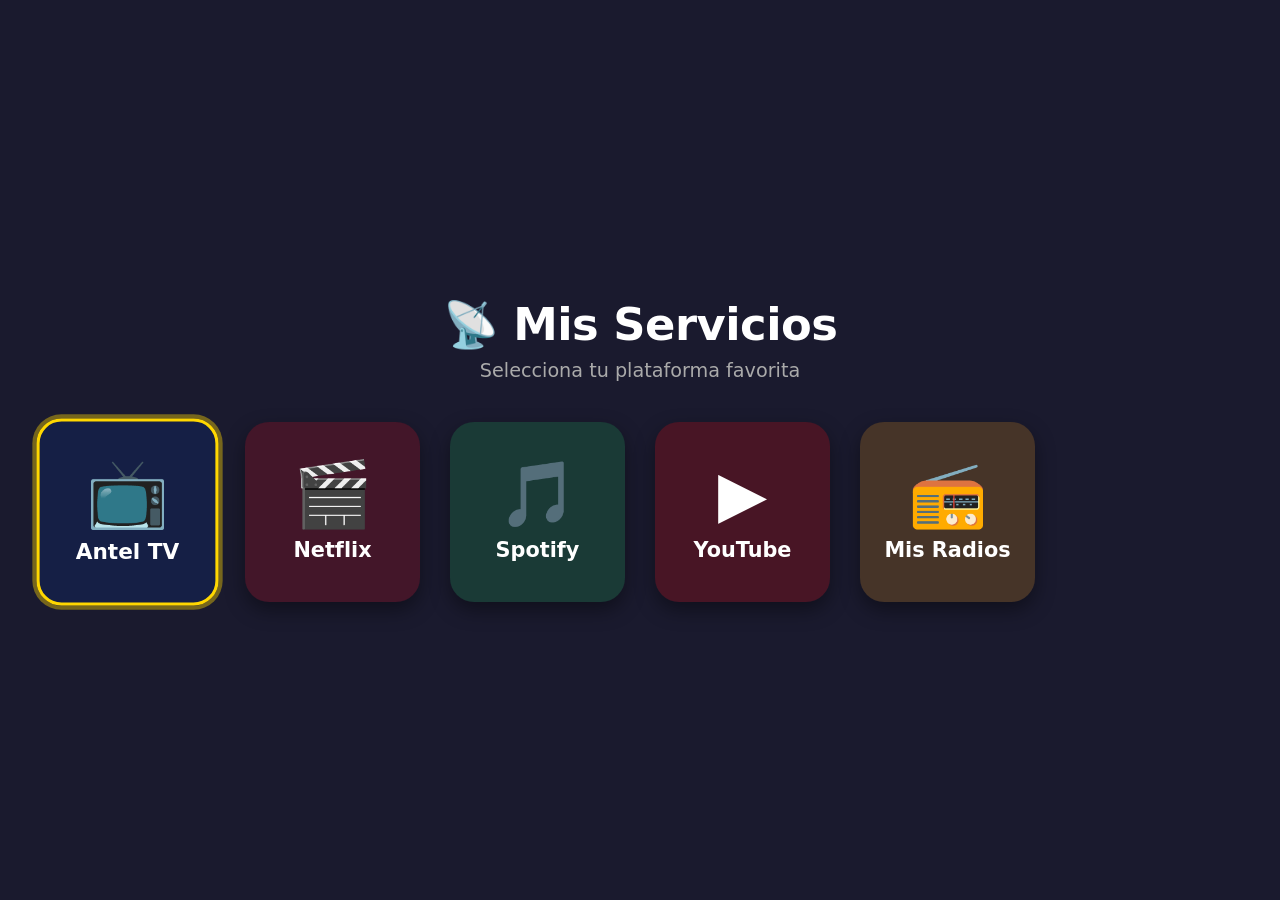
==== index.html @ 675f6a9f "Add files via upload" ====
<!DOCTYPE html>
<html lang="es">
<head>
  <meta charset="UTF-8">
  <meta name="viewport" content="width=device-width, initial-scale=1.0, maximum-scale=1.0, user-scalable=no">
  <title>Streaming Launcher</title>
  <link rel="manifest" href="manifest.json">
  <link rel="icon" type="image/png" sizes="192x192" href="icons/icon-192.png">
  <link rel="apple-touch-icon" href="icons/icon-192.png">
  <link rel="stylesheet" href="css/style.css">
  <meta name="theme-color" content="#1a1a2e">
  <meta name="apple-mobile-web-app-capable" content="yes">
</head>
<body>
  <main id="app">
    <header>
      <h1>📡 Mis Servicios</h1>
      <p>Selecciona tu plataforma favorita</p>
    </header>
    <section id="services-grid" role="grid">
      <!-- Las tarjetas se generan con JavaScript -->
    </section>
  </main>

  <script src="js/services.js"></script>
  <script src="js/main.js"></script>
</body>
</html>
---- css/style.css ----
* {
  margin: 0;
  padding: 0;
  box-sizing: border-box;
}

body {
  background: #1a1a2e;
  font-family: 'Segoe UI', Roboto, system-ui, -apple-system, sans-serif;
  color: #fff;
  min-height: 100vh;
  display: flex;
  justify-content: center;
  align-items: center;
  padding: 20px;
  margin: 0;
}

#app {
  max-width: 1200px;
  width: 100%;
}

header {
  text-align: center;
  margin-bottom: 40px;
}

header h1 {
  font-size: 2.8rem;
  font-weight: 700;
  letter-spacing: -0.5px;
}

header p {
  font-size: 1.2rem;
  color: #aaa;
  margin-top: 8px;
}

#services-grid {
  display: grid;
  grid-template-columns: repeat(auto-fill, minmax(160px, 1fr));
  gap: 30px;
  justify-content: center;
}

.service-card {
  background: #2a2a4a;
  border-radius: 24px;
  padding: 30px 20px;
  text-align: center;
  cursor: pointer;
  transition: transform 0.2s ease, box-shadow 0.2s ease, background 0.2s ease;
  box-shadow: 0 8px 20px rgba(0,0,0,0.4);
  border: 3px solid transparent;
  display: flex;
  flex-direction: column;
  align-items: center;
  justify-content: center;
  min-height: 180px;
  outline: none;
}

.service-card .icon {
  font-size: 4rem;
  line-height: 1;
  margin-bottom: 12px;
}

.service-card .name {
  font-size: 1.3rem;
  font-weight: 600;
  word-break: break-word;
}

.service-card:focus-visible {
  border-color: #ffd700;
  box-shadow: 0 0 0 4px rgba(255, 215, 0, 0.4);
  transform: scale(1.04);
  background: #3a3a5a;
}

.service-card:hover {
  transform: scale(1.03);
  background: #3a3a5a;
}

.service-card:active {
  transform: scale(0.96);
}

.service-card[data-color] {
  background: var(--card-bg, #2a2a4a);
}

@media (max-width: 600px) {
  header h1 { font-size: 2rem; }
  #services-grid {
    grid-template-columns: repeat(auto-fill, minmax(120px, 1fr));
    gap: 16px;
  }
  .service-card {
    min-height: 140px;
    padding: 20px 10px;
  }
  .service-card .icon { font-size: 3rem; }
  .service-card .name { font-size: 1rem; }
}

.service-card {
  -webkit-tap-highlight-color: transparent;
}
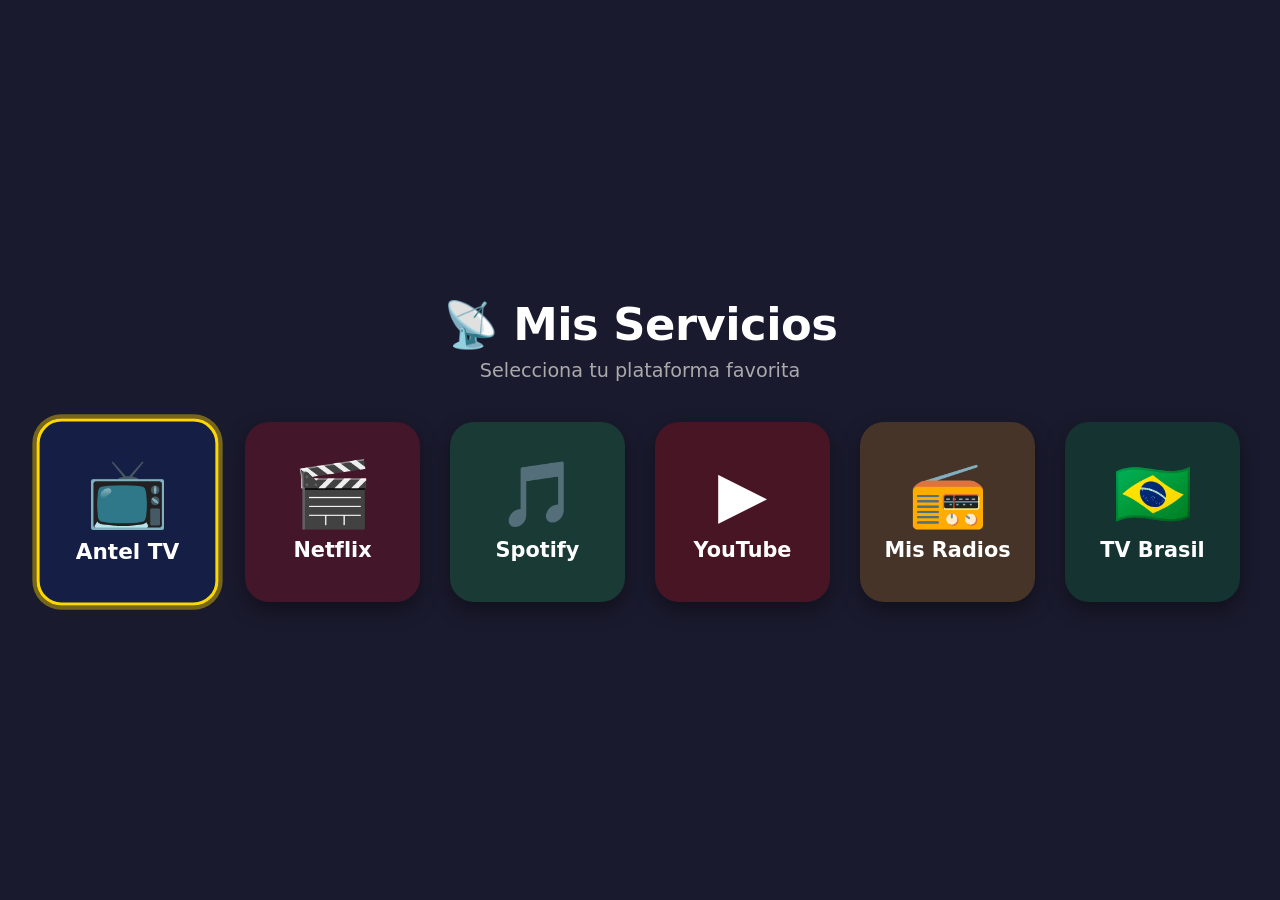
==== commit 1422e52f: "Update index.html" ====
--- a/index.html
+++ b/index.html
@@ -5,8 +5,8 @@
   <meta name="viewport" content="width=device-width, initial-scale=1.0, maximum-scale=1.0, user-scalable=no">
   <title>Streaming Launcher</title>
   <link rel="manifest" href="manifest.json">
-  <link rel="icon" type="image/png" sizes="192x192" href="icons/icon-192.png">
-  <link rel="apple-touch-icon" href="icons/icon-192.png">
+  <link rel="icon" type="image/png" sizes="192x192" href="icon-192.svg">
+  <link rel="apple-touch-icon" href="icon-192.svg">
   <link rel="stylesheet" href="css/style.css">
   <meta name="theme-color" content="#1a1a2e">
   <meta name="apple-mobile-web-app-capable" content="yes">
@@ -21,8 +21,7 @@
       <!-- Las tarjetas se generan con JavaScript -->
     </section>
   </main>
-
   <script src="js/services.js"></script>
   <script src="js/main.js"></script>
 </body>
-</html>+</html>
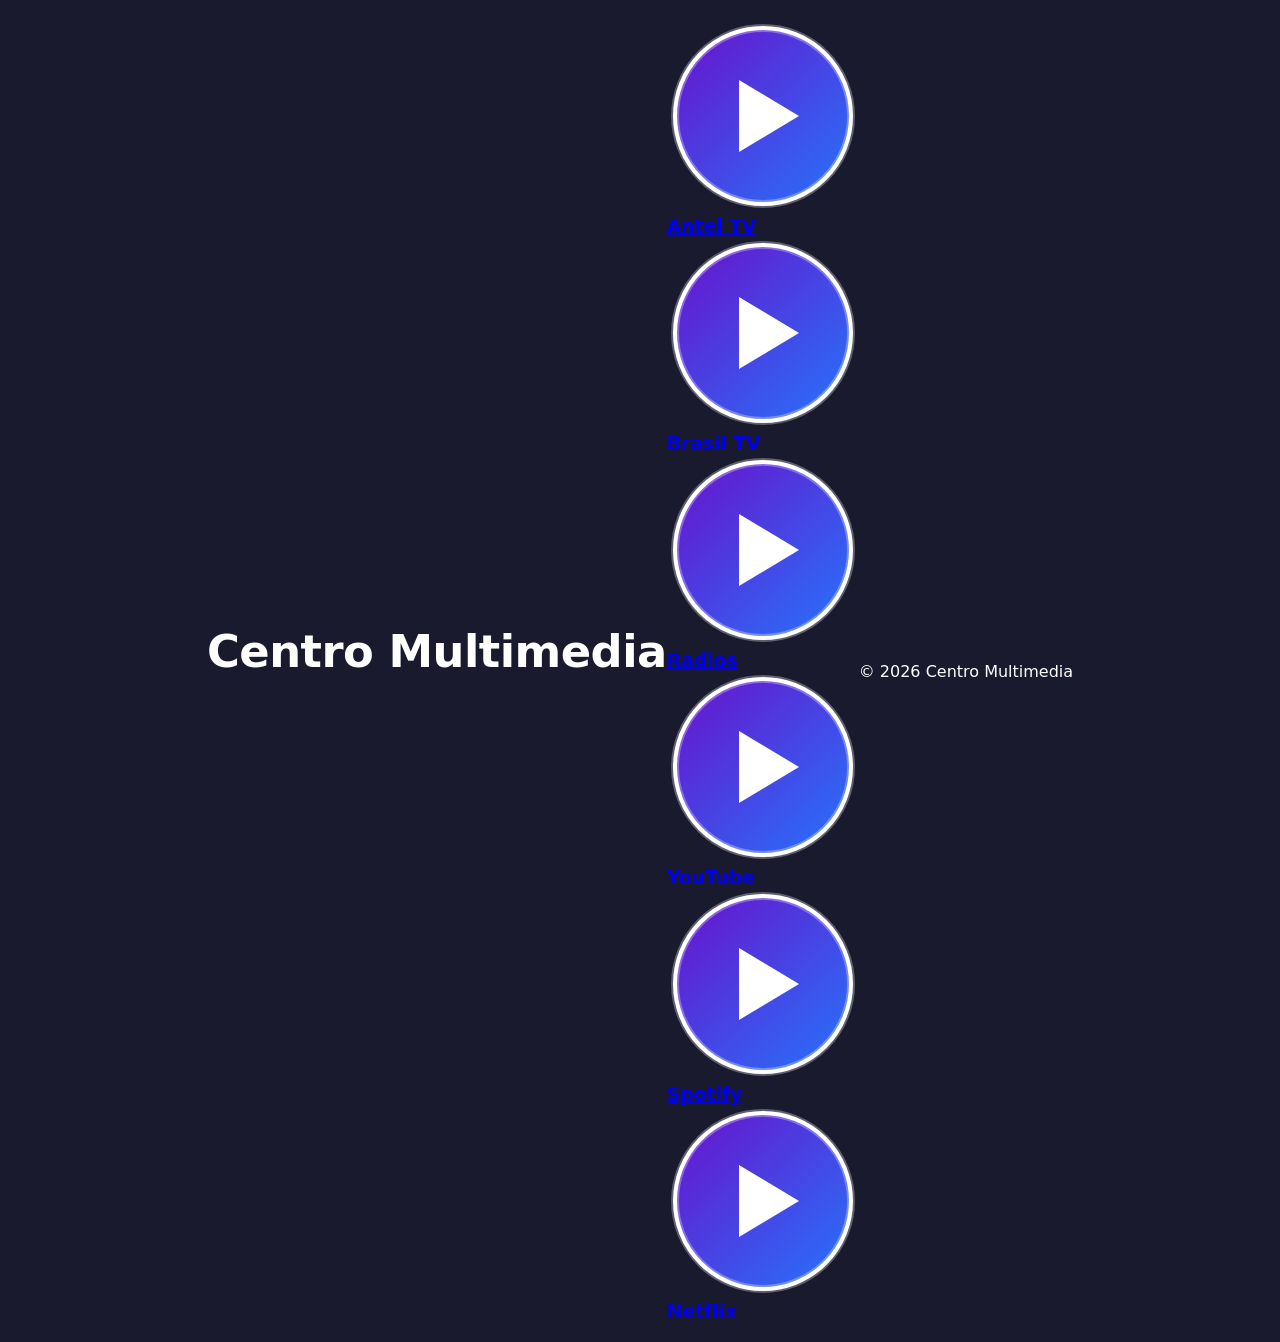
==== commit d86d6efb: "Revise index.html for multimedia center layout" ====
--- a/index.html
+++ b/index.html
@@ -1,27 +1,86 @@
 <!DOCTYPE html>
 <html lang="es">
 <head>
-  <meta charset="UTF-8">
-  <meta name="viewport" content="width=device-width, initial-scale=1.0, maximum-scale=1.0, user-scalable=no">
-  <title>Streaming Launcher</title>
-  <link rel="manifest" href="manifest.json">
-  <link rel="icon" type="image/png" sizes="192x192" href="icon-192.svg">
-  <link rel="apple-touch-icon" href="icon-192.svg">
-  <link rel="stylesheet" href="css/style.css">
-  <meta name="theme-color" content="#1a1a2e">
-  <meta name="apple-mobile-web-app-capable" content="yes">
+    <meta charset="UTF-8">
+    <meta name="viewport" content="width=device-width, initial-scale=1.0">
+    <title>Centro Multimedia</title>
+    <link rel="stylesheet" href="css/style.css">
+    <link rel="manifest" href="manifest.json">
+    <link rel="icon" type="image/svg+xml" href="icons/icon-192.svg">
+    <meta name="theme-color" content="#1a1a1a">
 </head>
 <body>
-  <main id="app">
-    <header>
-      <h1>📡 Mis Servicios</h1>
-      <p>Selecciona tu plataforma favorita</p>
+    <header class="main-header">
+        <h1>Centro Multimedia</h1>
     </header>
-    <section id="services-grid" role="grid">
-      <!-- Las tarjetas se generan con JavaScript -->
-    </section>
-  </main>
-  <script src="js/services.js"></script>
-  <script src="js/main.js"></script>
+
+    <main class="container">
+        <div class="grid-container">
+            
+            <!-- 1. Antel TV -->
+            <a href="anteltv.html" class="card-link">
+                <div class="card">
+                    <img src="icons/icon-192.svg" alt="Antel TV">
+                    <h3>Antel TV</h3>
+                </div>
+            </a>
+
+            <!-- 2. Brasil TV -->
+            <a href="tvbrasil.html" class="card-link">
+                <div class="card">
+                    <img src="icons/icon-192.svg" alt="Brasil TV">
+                    <h3>Brasil TV</h3>
+                </div>
+            </a>
+
+            <!-- 3. Radios -->
+            <a href="radio.html" class="card-link">
+                <div class="card">
+                    <img src="icons/icon-192.svg" alt="Radios">
+                    <h3>Radios</h3>
+                </div>
+            </a>
+
+            <!-- 4. YouTube -->
+            <a href="https://www.youtube.com" target="_blank" class="card-link">
+                <div class="card">
+                    <img src="icons/icon-192.svg" alt="YouTube">
+                    <h3>YouTube</h3>
+                </div>
+            </a>
+
+            <!-- 5. Spotify -->
+            <a href="https://open.spotify.com" target="_blank" class="card-link">
+                <div class="card">
+                    <img src="icons/icon-192.svg" alt="Spotify">
+                    <h3>Spotify</h3>
+                </div>
+            </a>
+
+            <!-- 6. Netflix -->
+            <a href="https://www.netflix.com" target="_blank" class="card-link">
+                <div class="card">
+                    <img src="icons/icon-192.svg" alt="Netflix">
+                    <h3>Netflix</h3>
+                </div>
+            </a>
+
+        </div>
+    </main>
+
+    <footer class="main-footer">
+        <p>&copy; 2026 Centro Multimedia</p>
+    </footer>
+
+    <script src="js/main.js"></script>
+    <script>
+        if ('serviceWorker' in navigator) {
+            window.addEventListener('load', () => {
+                navigator.serviceWorker.register('sw.js')
+                    .then(reg => console.log('Service Worker registrado con éxito.', reg))
+                    .catch(err => console.error('Error al registrar el Service Worker.', err));
+            });
+        }
+    </script>
 </body>
 </html>
--- a/css/style.css
+++ b/css/style.css
@@ -110,4 +110,4 @@
 
 .service-card {
   -webkit-tap-highlight-color: transparent;
-}+}
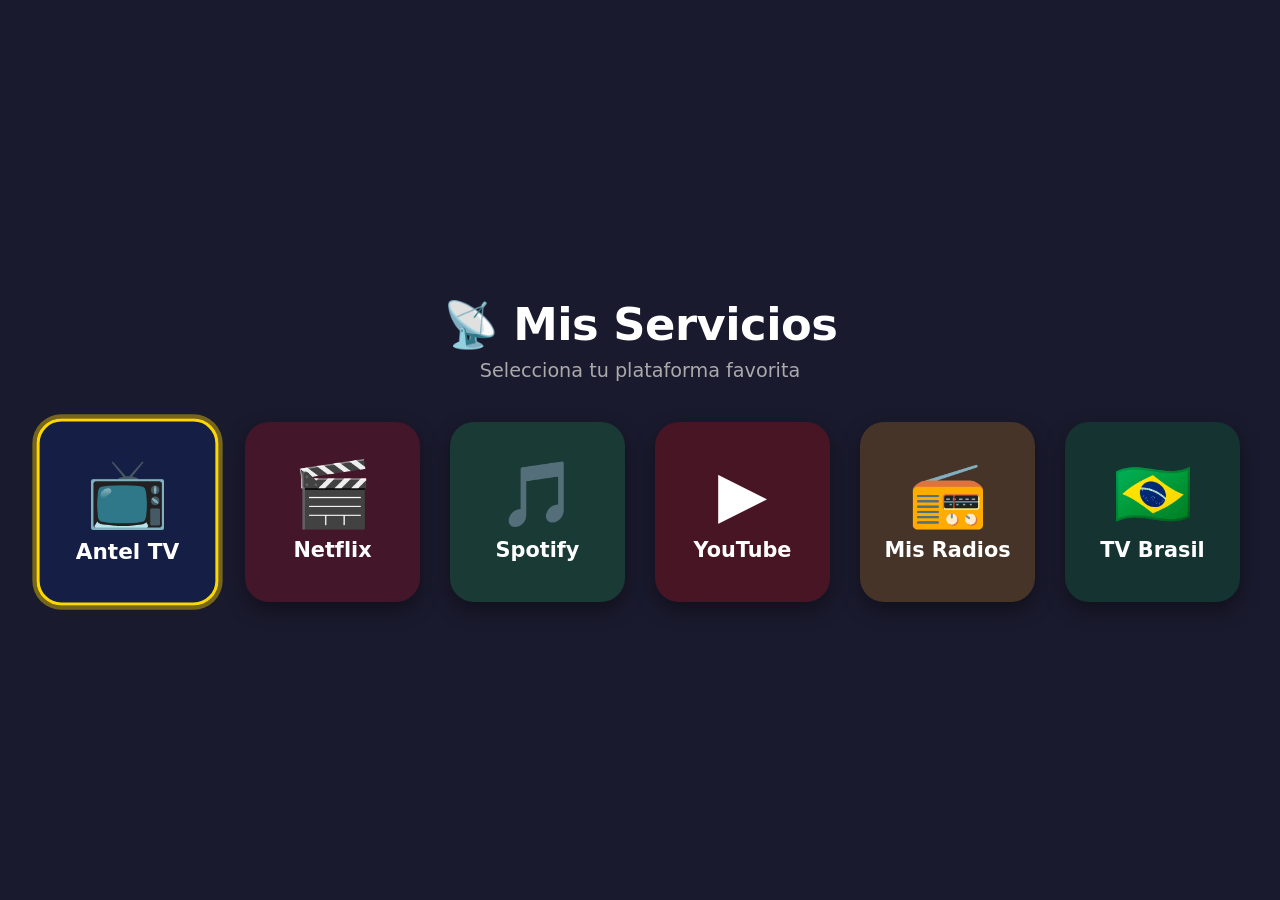
==== commit d6c18dd2: "Refactor index.html for Streaming Launcher Updated the HTML structure and content for the streaming " ====
--- a/index.html
+++ b/index.html
@@ -1,86 +1,27 @@
 <!DOCTYPE html>
 <html lang="es">
 <head>
-    <meta charset="UTF-8">
-    <meta name="viewport" content="width=device-width, initial-scale=1.0">
-    <title>Centro Multimedia</title>
-    <link rel="stylesheet" href="css/style.css">
-    <link rel="manifest" href="manifest.json">
-    <link rel="icon" type="image/svg+xml" href="icons/icon-192.svg">
-    <meta name="theme-color" content="#1a1a1a">
+  <meta charset="UTF-8">
+  <meta name="viewport" content="width=device-width, initial-scale=1.0, maximum-scale=1.0, user-scalable=no">
+  <title>Streaming Launcher</title>
+  <link rel="manifest" href="manifest.json">
+  <link rel="icon" type="image/png" sizes="192x192" href="icons/icon-192.svg">
+  <link rel="apple-touch-icon" href="icons/icon-192.svg">
+  <link rel="stylesheet" href="css/style.css">
+  <meta name="theme-color" content="#1a1a2e">
+  <meta name="apple-mobile-web-app-capable" content="yes">
 </head>
 <body>
-    <header class="main-header">
-        <h1>Centro Multimedia</h1>
+  <main id="app">
+    <header>
+      <h1>📡 Mis Servicios</h1>
+      <p>Selecciona tu plataforma favorita</p>
     </header>
-
-    <main class="container">
-        <div class="grid-container">
-            
-            <!-- 1. Antel TV -->
-            <a href="anteltv.html" class="card-link">
-                <div class="card">
-                    <img src="icons/icon-192.svg" alt="Antel TV">
-                    <h3>Antel TV</h3>
-                </div>
-            </a>
-
-            <!-- 2. Brasil TV -->
-            <a href="tvbrasil.html" class="card-link">
-                <div class="card">
-                    <img src="icons/icon-192.svg" alt="Brasil TV">
-                    <h3>Brasil TV</h3>
-                </div>
-            </a>
-
-            <!-- 3. Radios -->
-            <a href="radio.html" class="card-link">
-                <div class="card">
-                    <img src="icons/icon-192.svg" alt="Radios">
-                    <h3>Radios</h3>
-                </div>
-            </a>
-
-            <!-- 4. YouTube -->
-            <a href="https://www.youtube.com" target="_blank" class="card-link">
-                <div class="card">
-                    <img src="icons/icon-192.svg" alt="YouTube">
-                    <h3>YouTube</h3>
-                </div>
-            </a>
-
-            <!-- 5. Spotify -->
-            <a href="https://open.spotify.com" target="_blank" class="card-link">
-                <div class="card">
-                    <img src="icons/icon-192.svg" alt="Spotify">
-                    <h3>Spotify</h3>
-                </div>
-            </a>
-
-            <!-- 6. Netflix -->
-            <a href="https://www.netflix.com" target="_blank" class="card-link">
-                <div class="card">
-                    <img src="icons/icon-192.svg" alt="Netflix">
-                    <h3>Netflix</h3>
-                </div>
-            </a>
-
-        </div>
-    </main>
-
-    <footer class="main-footer">
-        <p>&copy; 2026 Centro Multimedia</p>
-    </footer>
-
-    <script src="js/main.js"></script>
-    <script>
-        if ('serviceWorker' in navigator) {
-            window.addEventListener('load', () => {
-                navigator.serviceWorker.register('sw.js')
-                    .then(reg => console.log('Service Worker registrado con éxito.', reg))
-                    .catch(err => console.error('Error al registrar el Service Worker.', err));
-            });
-        }
-    </script>
+    <section id="services-grid" role="grid">
+      <!-- Las tarjetas se generan con JavaScript -->
+    </section>
+  </main>
+  <script src="js/services.js"></script>
+  <script src="js/main.js"></script>
 </body>
 </html>
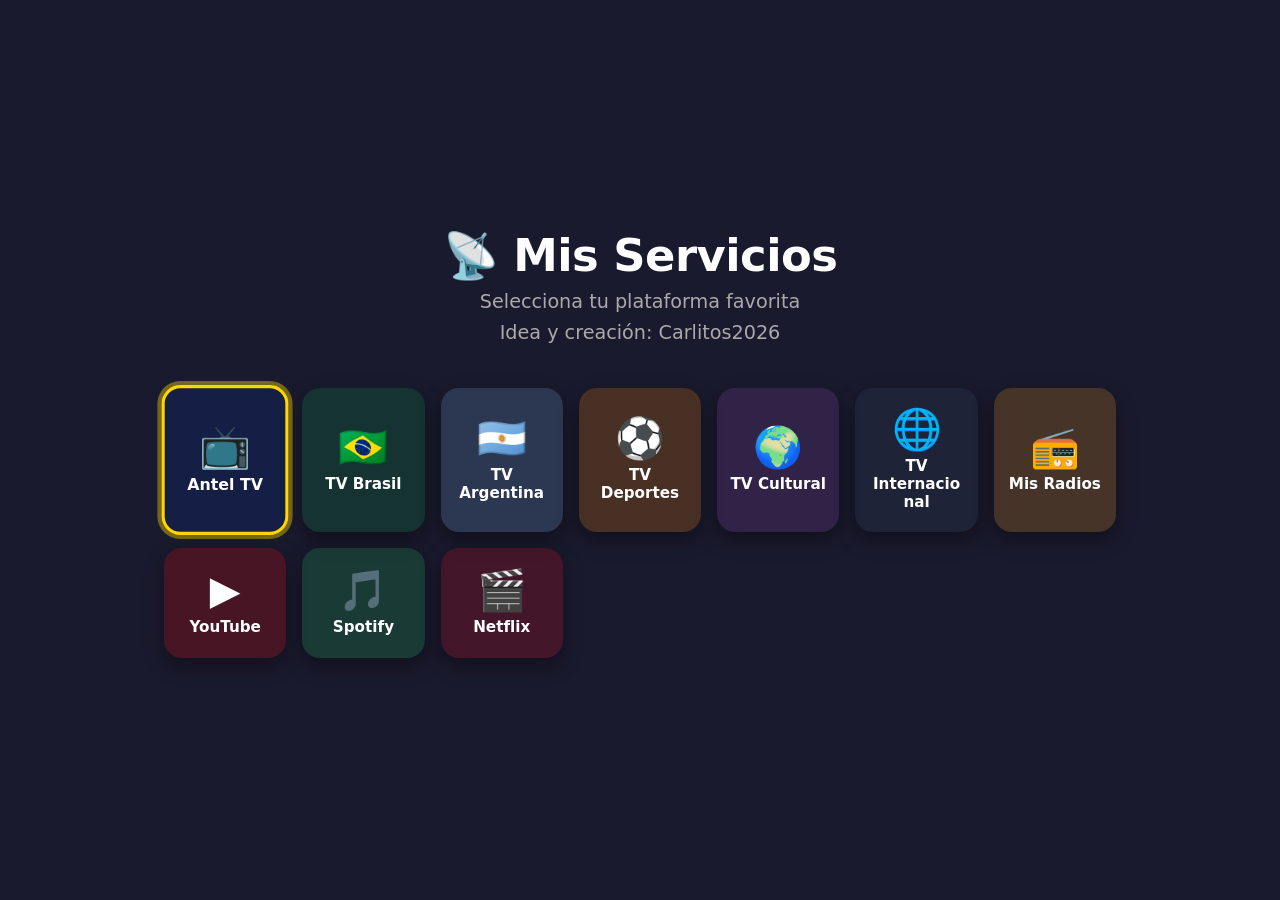
==== commit 873a7105: "Update index.html" ====
--- a/index.html
+++ b/index.html
@@ -16,6 +16,7 @@
     <header>
       <h1>📡 Mis Servicios</h1>
       <p>Selecciona tu plataforma favorita</p>
+      <p class="credit">Idea y creación: Carlitos2026</p>
     </header>
     <section id="services-grid" role="grid">
       <!-- Las tarjetas se generan con JavaScript -->
--- a/css/style.css
+++ b/css/style.css
@@ -40,15 +40,18 @@
 
 #services-grid {
   display: grid;
-  grid-template-columns: repeat(auto-fill, minmax(160px, 1fr));
-  gap: 30px;
+  grid-template-columns: repeat(auto-fill, minmax(110px, 1fr));
+  gap: 16px;
   justify-content: center;
+  padding: 4px 4px 14px;
+  max-width: 960px;
+  margin: 0 auto;
 }
 
 .service-card {
   background: #2a2a4a;
-  border-radius: 24px;
-  padding: 30px 20px;
+  border-radius: 18px;
+  padding: 18px 10px;
   text-align: center;
   cursor: pointer;
   transition: transform 0.2s ease, box-shadow 0.2s ease, background 0.2s ease;
@@ -58,18 +61,18 @@
   flex-direction: column;
   align-items: center;
   justify-content: center;
-  min-height: 180px;
+  min-height: 110px;
   outline: none;
 }
 
 .service-card .icon {
-  font-size: 4rem;
+  font-size: 2.5rem;
   line-height: 1;
-  margin-bottom: 12px;
+  margin-bottom: 8px;
 }
 
 .service-card .name {
-  font-size: 1.3rem;
+  font-size: 0.95rem;
   font-weight: 600;
   word-break: break-word;
 }
@@ -97,15 +100,16 @@
 @media (max-width: 600px) {
   header h1 { font-size: 2rem; }
   #services-grid {
-    grid-template-columns: repeat(auto-fill, minmax(120px, 1fr));
-    gap: 16px;
+    grid-template-columns: repeat(auto-fill, minmax(88px, 1fr));
+    gap: 10px;
   }
   .service-card {
-    min-height: 140px;
-    padding: 20px 10px;
+    min-height: 90px;
+    padding: 12px 6px;
+    border-radius: 14px;
   }
-  .service-card .icon { font-size: 3rem; }
-  .service-card .name { font-size: 1rem; }
+  .service-card .icon { font-size: 2rem; margin-bottom: 6px; }
+  .service-card .name { font-size: 0.8rem; }
 }
 
 .service-card {
